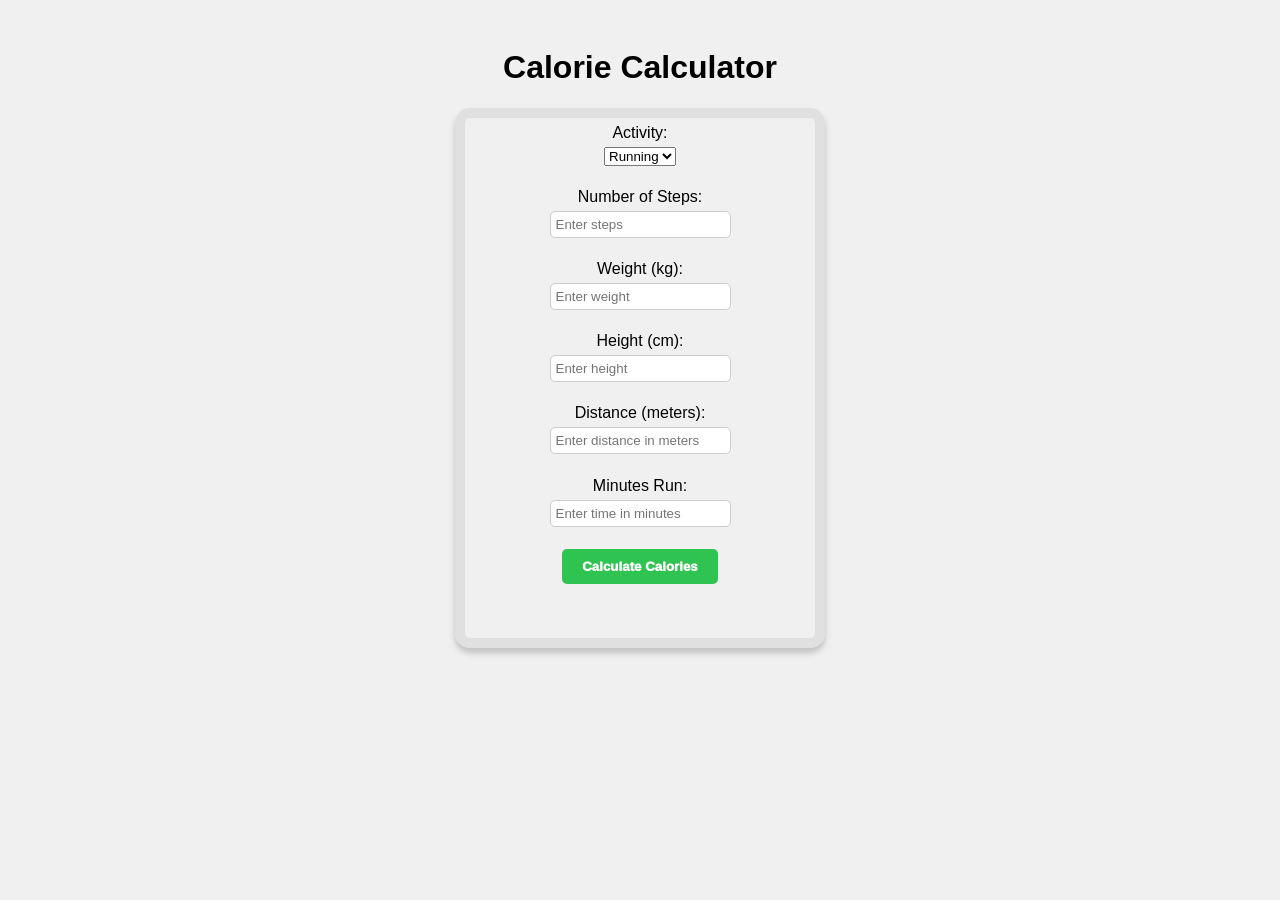
==== index.html @ 1a3f765b "Add files via upload" ====
<!DOCTYPE html>
<html>
<head>
  <title>Calorie Calculator</title>
  <link rel="stylesheet" href="style.css">
</head>
<body>
  <h1>Calorie Calculator</h1>
  <section class="container">    
    <div class="input-group">
      <label for="activity">Activity:</label>
       <select id="activity">
        <option value="running">Running</option>
        <option value="walking">Walking</option>
       </select>
    </div>
    <div class="input-group">
      <label for="steps">Number of Steps:</label>
      <input type="number" id="steps" placeholder="Enter steps">
    </div>
    <div class="input-group">
      <label for="weight">Weight (kg):</label>
      <input type="number" id="weight" placeholder="Enter weight">
    </div>
  <div class="input-group">
    <label for="height">Height (cm):</label>
    <input type="number" id="height" placeholder="Enter height">
  </div>
  <div class="input-group">
    <label for="meters">Distance (meters):</label>
    <input type="number" id="meters" placeholder="Enter distance in meters">
  </div>
  <div class="input-group">
    <label for="minutes">Minutes Run:</label>
    <input type="number" id="minutes" placeholder="Enter time in minutes">
  </div>
  <button onclick="calculateCalories()">Calculate Calories</button>  
  <p id="result"></p>
  <script src="script.js"></script>
</section>
</body>
</html>
---- style.css ----
body {
    font-family: Arial, sans-serif;
    text-align: center;
    display: flex;
    flex-direction: column;
    align-items: center;
    background-color: #f0f0f0;
    padding: 20px;
    background-size: cover;
  }

  .container{
    width: 350px;
    height: 520px;
    border: 10px solid rgba(218, 218, 218, 0.703);
    border-radius: 15px;
    box-shadow: 0 5px 5px 0 rgba(0, 0, 0, 0.119), 0 5px 10px 0 rgba(0, 0, 0, 0.082) ;
    display: flex;
    align-items: center;
    flex-direction: column;
    justify-content: space-around;
  }

  
  
  h1 {
    font-size: ;
    color: #000000;
  }
  
  .input-group {
    margin-bottom: 10px;
  }
  
  label {
    display: block;
    margin-bottom: 5px;
  }
  
  input {
    padding: 5px;
    border: 1px solid #ccc;
    border-radius: 5px;
  }
  
  button {
    font-weight: 1000;
    padding: 10px 20px;
    background-color: #2fc452;
    color: rgb(255, 255, 255);
    border: none;
    border-radius: 5px;
    cursor: pointer;
  }
  
  #result {
    font-weight: bold;
    margin-top: 20px;
  }
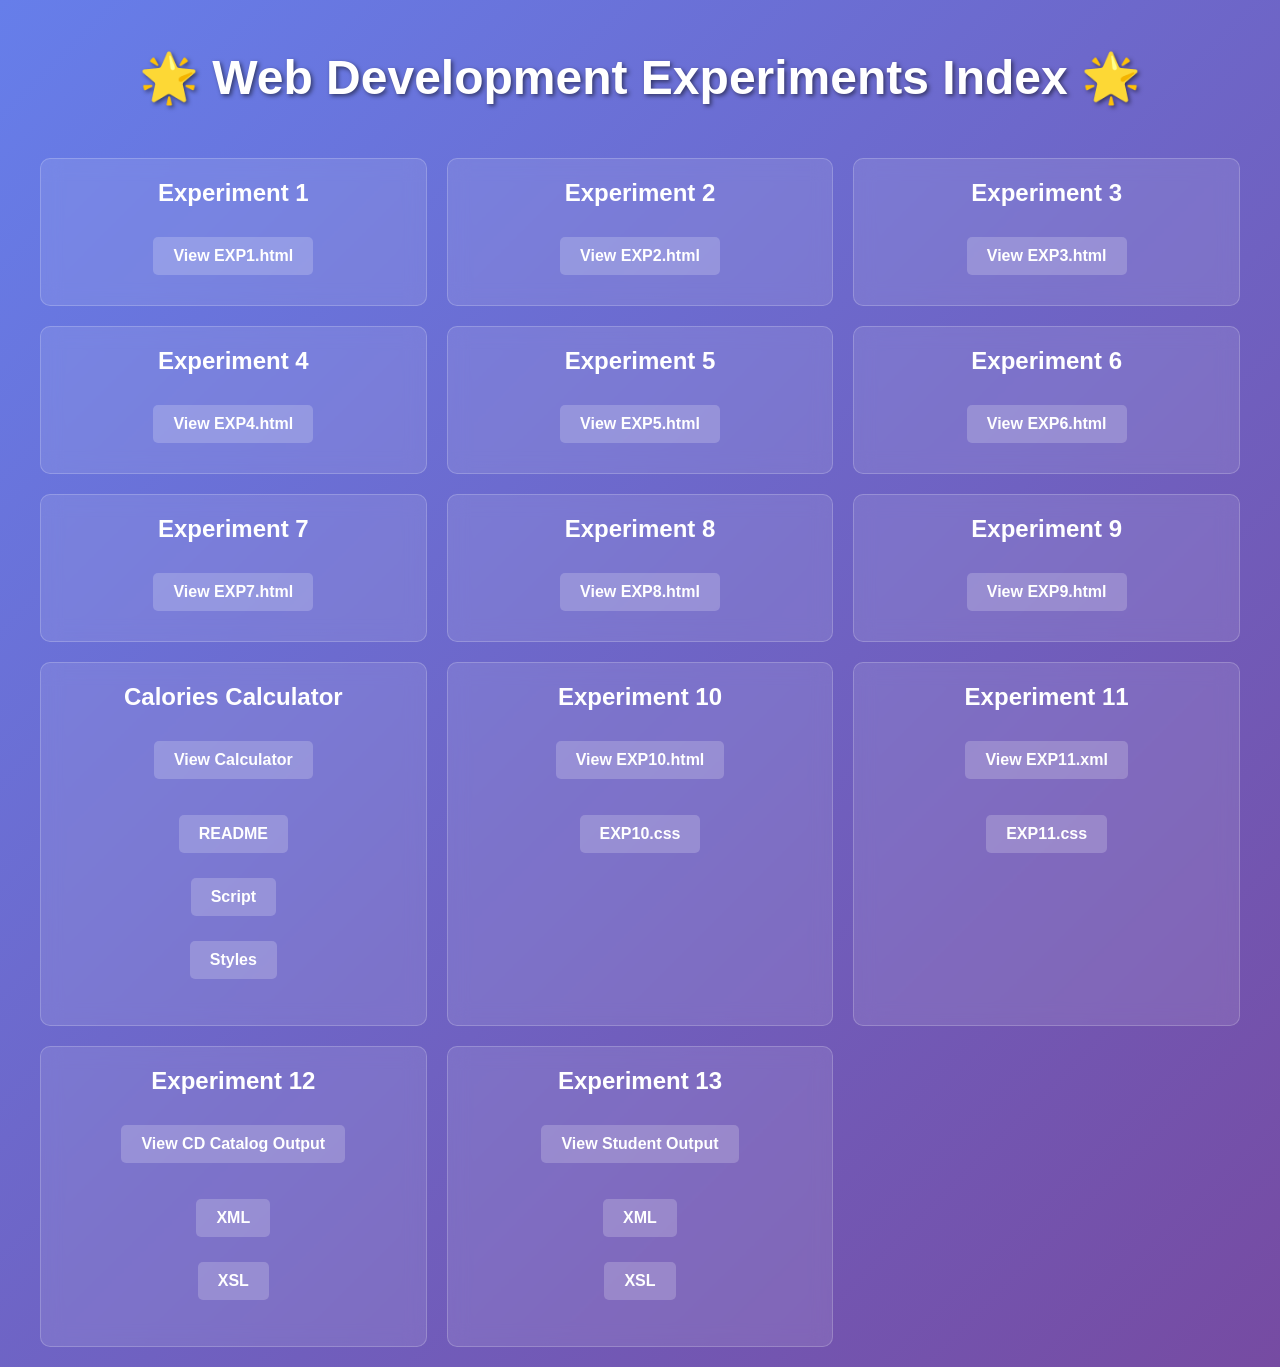
==== commit 58597ed9: "msg" ====
--- a/index.html
+++ b/index.html
@@ -1,42 +1,156 @@
-<!DOCTYPE html>
-<html>
-<head>
-  <title>Calorie Calculator</title>
-  <link rel="stylesheet" href="style.css">
-</head>
-<body>
-  <h1>Calorie Calculator</h1>
-  <section class="container">    
-    <div class="input-group">
-      <label for="activity">Activity:</label>
-       <select id="activity">
-        <option value="running">Running</option>
-        <option value="walking">Walking</option>
-       </select>
-    </div>
-    <div class="input-group">
-      <label for="steps">Number of Steps:</label>
-      <input type="number" id="steps" placeholder="Enter steps">
-    </div>
-    <div class="input-group">
-      <label for="weight">Weight (kg):</label>
-      <input type="number" id="weight" placeholder="Enter weight">
-    </div>
-  <div class="input-group">
-    <label for="height">Height (cm):</label>
-    <input type="number" id="height" placeholder="Enter height">
-  </div>
-  <div class="input-group">
-    <label for="meters">Distance (meters):</label>
-    <input type="number" id="meters" placeholder="Enter distance in meters">
-  </div>
-  <div class="input-group">
-    <label for="minutes">Minutes Run:</label>
-    <input type="number" id="minutes" placeholder="Enter time in minutes">
-  </div>
-  <button onclick="calculateCalories()">Calculate Calories</button>  
-  <p id="result"></p>
-  <script src="script.js"></script>
-</section>
-</body>
+<!DOCTYPE html>
+<html lang="en">
+<head>
+    <meta charset="UTF-8">
+    <meta name="viewport" content="width=device-width, initial-scale=1.0">
+    <title>Web Development Experiments Index</title>
+    <style>
+        body {
+            font-family: 'Arial', sans-serif;
+            background: linear-gradient(135deg, #667eea 0%, #764ba2 100%);
+            color: #fff;
+            margin: 0;
+            padding: 0;
+            display: flex;
+            flex-direction: column;
+            align-items: center;
+            min-height: 100vh;
+        }
+        h1 {
+            text-align: center;
+            margin-top: 50px;
+            font-size: 3em;
+            text-shadow: 2px 2px 4px rgba(0,0,0,0.5);
+        }
+        .container {
+            display: grid;
+            grid-template-columns: repeat(auto-fit, minmax(300px, 1fr));
+            gap: 20px;
+            max-width: 1200px;
+            width: 100%;
+            padding: 20px;
+        }
+        .card {
+            background: rgba(255, 255, 255, 0.1);
+            border-radius: 10px;
+            padding: 20px;
+            text-align: center;
+            transition: transform 0.3s, box-shadow 0.3s;
+            backdrop-filter: blur(10px);
+            border: 1px solid rgba(255, 255, 255, 0.2);
+        }
+        .card:hover {
+            transform: translateY(-10px);
+            box-shadow: 0 10px 20px rgba(0,0,0,0.3);
+        }
+        .card h2 {
+            margin-top: 0;
+            font-size: 1.5em;
+        }
+        .card a {
+            color: #fff;
+            text-decoration: none;
+            font-weight: bold;
+            display: inline-block;
+            margin: 10px 0;
+            padding: 10px 20px;
+            background: rgba(255, 255, 255, 0.2);
+            border-radius: 5px;
+            transition: background 0.3s;
+        }
+        .card a:hover {
+            background: rgba(255, 255, 255, 0.3);
+        }
+        .card ul {
+            list-style: none;
+            padding: 0;
+        }
+        .card li {
+            margin: 5px 0;
+        }
+    </style>
+</head>
+<body>
+    <h1>🌟 Web Development Experiments Index 🌟</h1>
+    <div class="container">
+        <!-- Individual EXP Files -->
+        <div class="card">
+            <h2>Experiment 1</h2>
+            <a href="EXP1.html">View EXP1.html</a>
+        </div>
+        <div class="card">
+            <h2>Experiment 2</h2>
+            <a href="EXP2.html">View EXP2.html</a>
+        </div>
+        <div class="card">
+            <h2>Experiment 3</h2>
+            <a href="EXP3.html">View EXP3.html</a>
+        </div>
+        <div class="card">
+            <h2>Experiment 4</h2>
+            <a href="EXP4.html">View EXP4.html</a>
+        </div>
+        <div class="card">
+            <h2>Experiment 5</h2>
+            <a href="EXP5.html">View EXP5.html</a>
+        </div>
+        <div class="card">
+            <h2>Experiment 6</h2>
+            <a href="EXP6.html">View EXP6.html</a>
+        </div>
+        <div class="card">
+            <h2>Experiment 7</h2>
+            <a href="EXP7.html">View EXP7.html</a>
+        </div>
+        <div class="card">
+            <h2>Experiment 8</h2>
+            <a href="EXP8.html">View EXP8.html</a>
+        </div>
+        <div class="card">
+            <h2>Experiment 9</h2>
+            <a href="EXP9.html">View EXP9.html</a>
+        </div>
+        
+        <!-- Folders -->
+        <div class="card">
+            <h2>Calories Calculator</h2>
+            <a href="calories-calculator-main/index.html">View Calculator</a>
+            <ul>
+                <li><a href="calories-calculator-main/README.md">README</a></li>
+                <li><a href="calories-calculator-main/script.js">Script</a></li>
+                <li><a href="calories-calculator-main/style.css">Styles</a></li>
+            </ul>
+        </div>
+        <div class="card">
+            <h2>Experiment 10</h2>
+            <a href="EXP10/EXP10.html">View EXP10.html</a>
+            <ul>
+                <li><a href="EXP10/EXP10.css">EXP10.css</a></li>
+            </ul>
+        </div>
+        <div class="card">
+            <h2>Experiment 11</h2>
+            <a href="EXP 11/EXP11.xml">View EXP11.xml</a>
+            <ul>
+                <li><a href="EXP 11/EXP11.css">EXP11.css</a></li>
+            </ul>
+        </div>
+        <div class="card">
+            <h2>Experiment 12</h2>
+            <a href="EXP12/cdcatlog_output.htm">View CD Catalog Output</a>
+            <ul>
+                <li><a href="EXP12/cdcatlog.xml">XML</a></li>
+                <li><a href="EXP12/cdcatlog.xsl">XSL</a></li>
+            </ul>
+        </div>
+        <div class="card">
+            <h2>Experiment 13</h2>
+            <a href="EXP13/student_output.htm">View Student Output</a>
+            <ul>
+                <li><a href="EXP13/student.xml">XML</a></li>
+                <li><a href="EXP13/student.xsl">XSL</a></li>
+            </ul>
+        </div>
+    </div>
+</body>
 </html>
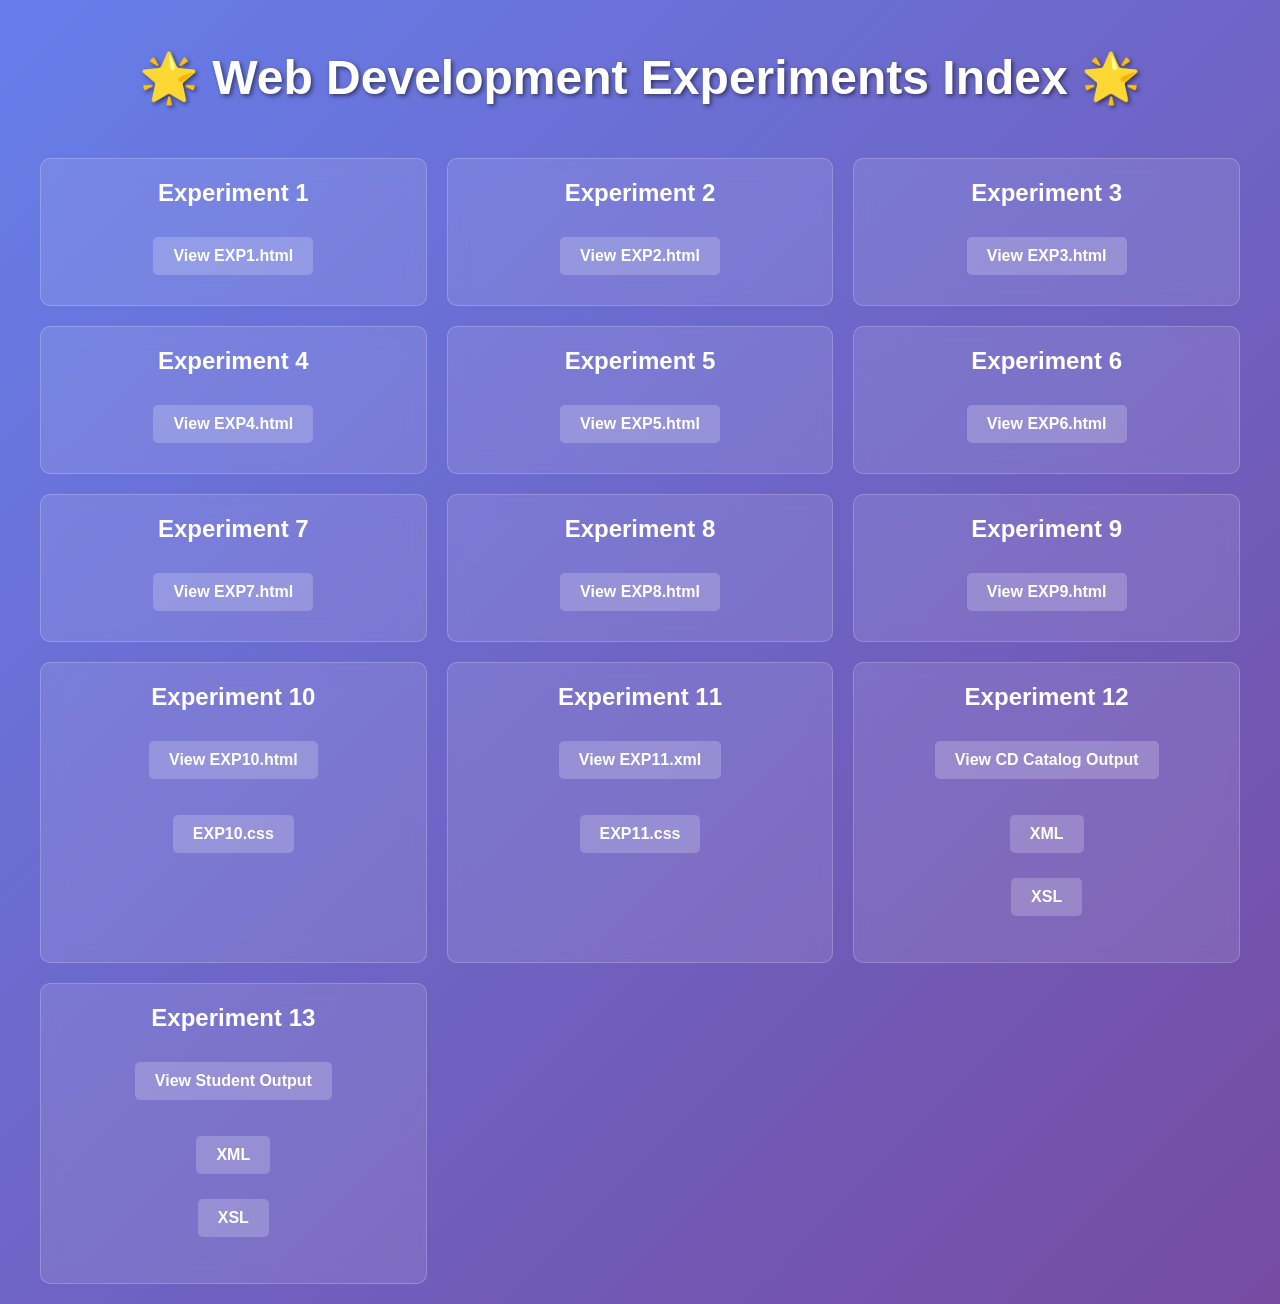
==== commit 57c768e5: "msg" ====
--- a/index.html
+++ b/index.html
@@ -113,15 +113,6 @@
         
         <!-- Folders -->
         <div class="card">
-            <h2>Calories Calculator</h2>
-            <a href="calories-calculator-main/index.html">View Calculator</a>
-            <ul>
-                <li><a href="calories-calculator-main/README.md">README</a></li>
-                <li><a href="calories-calculator-main/script.js">Script</a></li>
-                <li><a href="calories-calculator-main/style.css">Styles</a></li>
-            </ul>
-        </div>
-        <div class="card">
             <h2>Experiment 10</h2>
             <a href="EXP10/EXP10.html">View EXP10.html</a>
             <ul>
